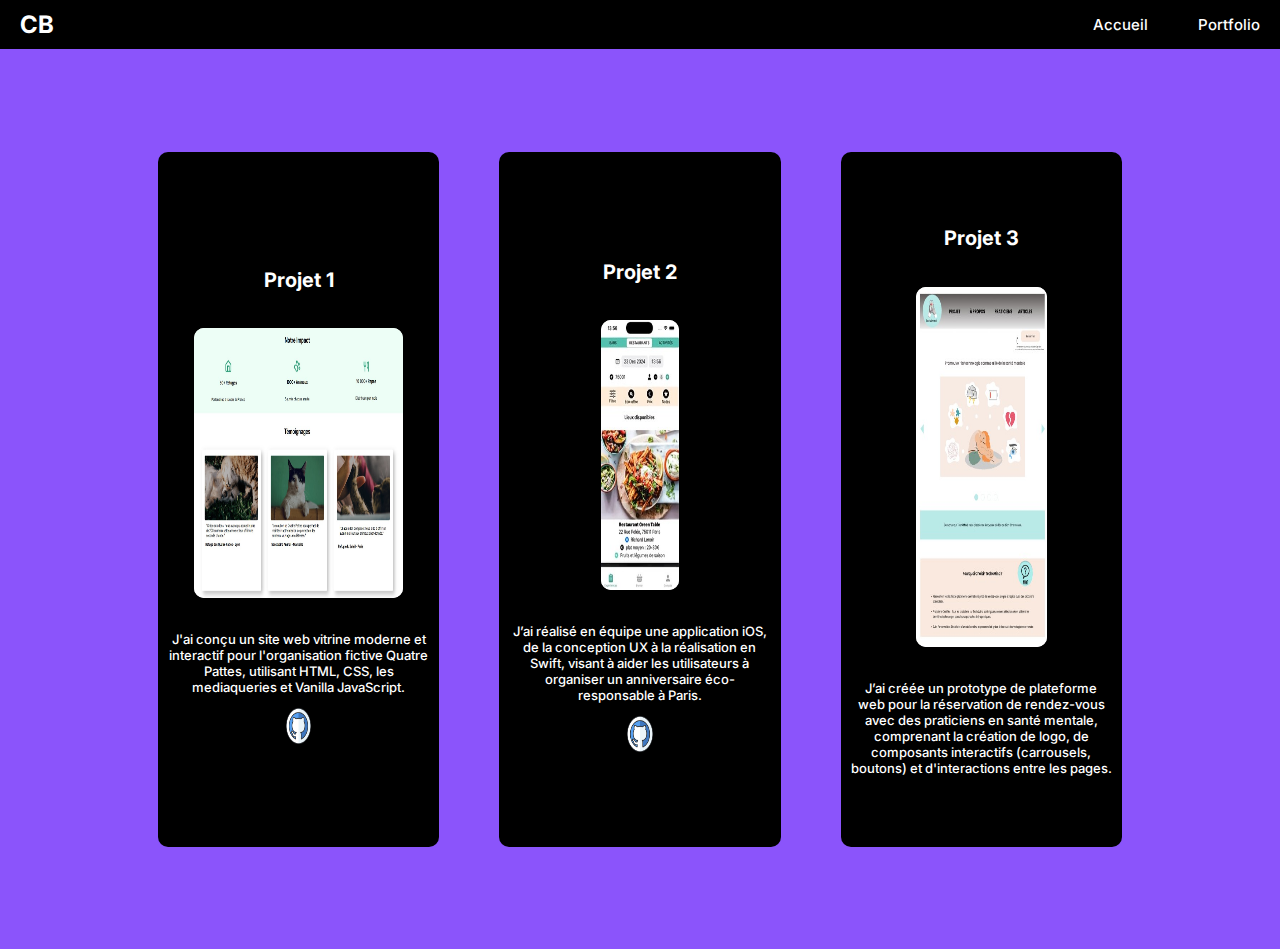
==== portfolio.html @ bb3365d5 "portfolio files" ====
<!DOCTYPE html>
<html lang="fr">
<head>
    <meta charset="UTF-8">
    <meta name="viewport" content="width=device-width, initial-scale=1.0">
    <title>Portfolio de Cassandra Bazille</title>
    <link rel="stylesheet" href="style.css">
    <link rel="preconnect" href="https://fonts.googleapis.com">
    <link rel="preconnect" href="https://fonts.gstatic.com" crossorigin>
    <link href="https://fonts.googleapis.com/css2?family=Inter:ital,opsz,wght@0,14..32,100..900;1,14..32,100..900&family=Montserrat:ital,wght@0,100..900;1,100..900&family=Roboto:ital,wght@0,100..900;1,100..900&display=swap" rel="stylesheet">
</head>
</head>
<body id="pflio">
    <header>
        <div class="logo">CB</div>
        <nav>
            <ul>
                <li><a href="index.html#S1">Accueil</a></li>
                <li><a href="portfolio.html#sectionprofile">Portfolio</a></li>
            </ul>
        </nav>
    </header>
    <main>
    <div class="content">
        <section id="portfolio" class="profile">
            <div class="rowbox">
                <div class="column1">
                <h2>Projet 1</h2>
                <div class="shape-rectangle large project-1">   
                    <a href="https://cassandrabazille.github.io/Quatrepattes/" target="_blank">   
                        <img src="Images/Quattrepattes.jpg" alt="Projet 1" />
                </a>
            </div>
            <p>J'ai conçu un site web vitrine moderne et interactif pour l'organisation fictive Quatre Pattes, utilisant HTML, CSS, les mediaqueries et Vanilla JavaScript.</p>
            <div class="github">
                <a href="https://github.com/cassandrabazille/Quatrepattes.git">
                <img src="Images/github.png" alt="github logo" />
            </a>
            </div>
            </div>
            <div class="column2">
                <h2>Projet 2</h2>
                <div class="shape-rectangle small project-2">
                    <a href="https://drive.google.com/file/d/1ej9GkWPInQqAFW0JfixnlDbMSxVfyc8p/view?usp=drive_link" target="_blank">   
                        <img src="Images/projet2.jpg" alt="Projet 2" />
                    </a>
                </div>
                <p>J’ai réalisé en équipe une application iOS, de la conception UX à la réalisation en Swift, visant à aider les utilisateurs à organiser un anniversaire éco-responsable à Paris.</p>
                <div class="github">
                <a href="https://github.com/cassandrabazille/EcoEvent.git">
                <img src="Images/github.png" alt="github logo" />
            </a>
            </div>
            </div>
            <div class="column3">
                <h2>Projet 3</h2>
                <div class="shape-rectangle medium project-3">
                    <a href="https://www.figma.com/proto/0f9hBP1Id4JxWI8TIZDZfH/Prototype-Sant%C3%A9-mentale?node-id=1-257&t=51MGRqnNGfZhaRjn-1&scaling=scale-down-width&content-scaling=fixed" target="_blank">   
                        <img src="Images/projet3.jpg" alt="Projet 3" />
                    </a>
                </div>
                <p>J’ai créée un prototype de plateforme web pour la réservation de rendez-vous avec des praticiens en santé mentale, comprenant la création de logo, de composants interactifs (carrousels, boutons) et d'interactions entre les pages.</p>
            </div>
            </div>
        </section>
    </div>
</body>

</html>
---- style.css ----
body {
    font-family: Arial, sans-serif;
    margin: 0;
    padding: 0;
    background-color: #8b54fb;
    font-family: "Inter", serif;
    font-optical-sizing: auto;
    font-weight: 500;
  
}

html {
    font-size: 62.5%;
}

header {
    display: flex;
    justify-content: space-between;
    align-items: center;
    padding: 10px 20px;
    background-color: #000;
    color: #fff;
}

.logo {
    font-size: 24px;
    font-weight: bold;
}

nav ul {
    list-style: none;
    display: flex;
    gap: 5rem;
    margin: 0;
    padding: 0;
}

nav a {
    color: #fff;
    text-decoration: none;
}



.intro {
    display: flex;
    justify-content: center; /* Centrer le contenu horizontalement */
    align-items: center;
    padding: 50px;
}

.intro-text {
    max-width: 50%;
   
}

.intro-text h1 {
    font-size: 48px;
    margin: 0;
}

.intro-text p {
    font-size: 1.8rem;
    margin: 10px 0;
}

.buttons {
    display: flex;
    gap: 20px;
}

button {
    padding: 10px 20px;
    font-size: 16px;
    border: none;
    cursor: pointer;
    background-color: #000;
    color: #fff;
    border-radius: 5px;
    box-shadow: 2px 2px 5px rgba(255, 255, 255, 0.6);
    margin-top: 2rem;
}

button:hover {
    background-color: #333;
}
.intro-image {
    display: flex;
    justify-content: center; /* Centrer l'image horizontalement */
    flex: 1; /* Prendre tout l'espace restant */
    position: relative;
    overflow: hidden;

}

.intro-image img {
    width: 30vw;
    height: auto;
    border-radius: 10px;
    box-shadow: 2px 2px 5px rgba(0, 0, 0, 0.6);
    display: block;
    transition: transform 0.5s ease-in-out;
}

.speech-bubble {
    position: absolute;
    bottom: 10px;
    left: 50%;
    transform: translateX(-50%);
    width: 50%;
    height: 5%;
    padding: 10px;
    background-color: black;
    color: white;
    font-size: 1.5rem;
    border: 1px solid #ccc;
    border-radius: 10px;
    box-shadow: 2px 2px 5px rgba(0, 0, 0, 0.3);
    opacity: 0;
    transition: opacity 0.5s ease-in-out;
    text-align: center;
    pointer-events: none; 
}

.social-media {
    position: fixed;
    right: 20px;
    top: 50%;

}


.github img {
    width: 2vw;
    height: 4vh
}


.project-1 img, .project-2 img, .project-3 img {
  width: 100%;
  height: 100%
}



.rowbox {
    display: flex;
    flex-direction: row;
    justify-content: space-evenly; /* Distribue l'espace uniformément entre les éléments */
    align-items: center; /* Centre verticalement les éléments */
    width: 80%;
    margin: auto;
    height: 100vh; /* Ajuste la hauteur de la rowbox pour centrer verticalement */
}

.shape-rectangle {
    background-color: white; /* Tomato */
    width: 50%; 
    height: 40vh; /* Height as a percentage of the viewport height */
    margin: 20px;
    box-sizing: border-box; /* Include padding and border in the element's total width and height */
    overflow: hidden; /* Ensure content is contained within the element */
    box-shadow: 2px 2px 5px rgba(0, 0, 0, 0.6);
    border-radius: 1rem;
}

.column1, .column2, .column3 {
    display: flex;
    flex-direction: column;
    text-align: center;
    align-items: center; /* Centre les éléments de chaque colonne */
    justify-content: center; /* Centre verticalement les éléments de chaque colonne */
    width: 30%;
    height: 75vh;
    background-color: black;
    color: white;
    font-size: 1.3rem;
    margin: 3rem;
    padding : 1rem;
    border-radius: 1rem;
}

.shape-rectangle.small {
    width: 30%;
    height: 30vh;
}

.shape-rectangle.medium {
    width: 50%;
    height: 40vh;
}

.shape-rectangle.large {
    width: 80%;
    height: 30vh;

}
footer {
    position: fixed; /* Fixe le footer en bas de la page */
    bottom: 0; /* Place le footer à la position la plus basse possible */
    width: 100%; /* Prend toute la largeur de la page */
    height: 5vh; /* Hauteur du footer */
    background-color: black;
    color: white;
    display: flex; /* Utilise flexbox pour centrer le contenu */
    justify-content: center; /* Centre horizontalement le contenu */
    align-items: center; /* Centre verticalement le contenu */
    box-shadow: 0 -2px 5px rgba(0, 0, 0, 0.6); /* Ajoute une ombre au-dessus du footer */
}

.linkedinbutton {
    display: flex;
    align-items: center;
    justify-content: center;
    padding: 10px; /* Vous pouvez ajuster le padding selon vos besoins */
    background-color: #0073b1; /* Vous pouvez ajuster la couleur de fond */
    border: none;
    border-radius: 5px; /* Ajoutez un peu de bord arrondi si vous le souhaitez */
}

.linkedinbutton a {
    display: flex;
    align-items: center;
    justify-content: center;
    text-decoration: none; 
    color: white;
}

.linkedinrow img {
    width: 20%;
    height: 10%;
    margin-left: 1rem
}

.linkedinrow {
    display: flex;
    flex-direction: row;
    align-items: center;
    justify-content: center;
}


.contactbutton a, .linkedinbutton a {
    text-decoration: none; 
    color: white;
}


.indexrow {
    display: flex;
    flex-direction: row;
}

li {
    font-size: 1.5rem
}

h2 {
    font-size: 2.0rem
}
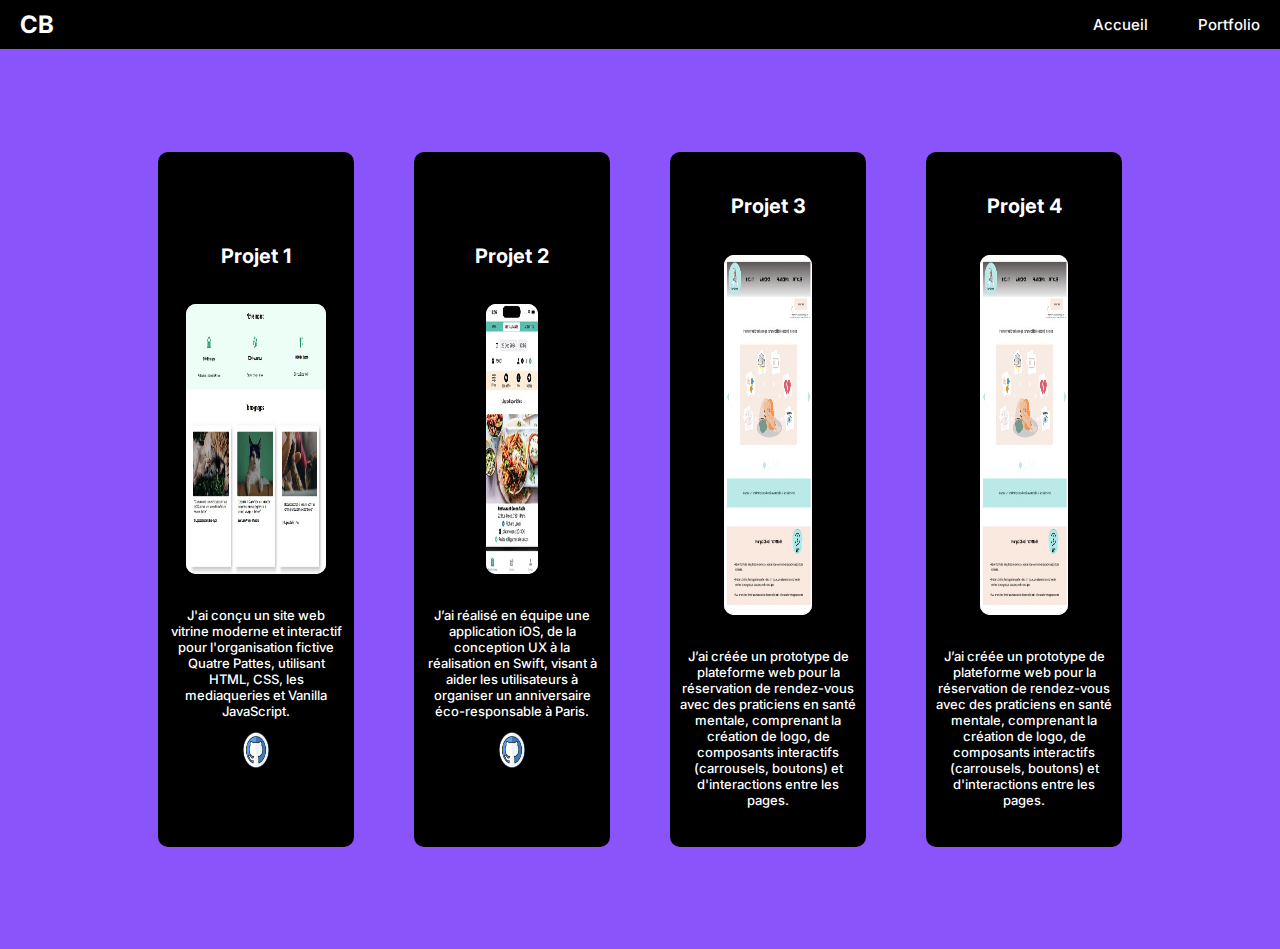
==== commit e41829b4: "maquette" ====
--- a/portfolio.html
+++ b/portfolio.html
@@ -33,7 +33,7 @@
             </div>
             <p>J'ai conçu un site web vitrine moderne et interactif pour l'organisation fictive Quatre Pattes, utilisant HTML, CSS, les mediaqueries et Vanilla JavaScript.</p>
             <div class="github">
-                <a href="https://github.com/cassandrabazille/Quatrepattes.git">
+                <a href="https://github.com/cassandrabazille/Quatrepattes.git" target="_blank">
                 <img src="Images/github.png" alt="github logo" />
             </a>
             </div>
@@ -47,7 +47,7 @@
                 </div>
                 <p>J’ai réalisé en équipe une application iOS, de la conception UX à la réalisation en Swift, visant à aider les utilisateurs à organiser un anniversaire éco-responsable à Paris.</p>
                 <div class="github">
-                <a href="https://github.com/cassandrabazille/EcoEvent.git">
+                <a href="https://github.com/cassandrabazille/EcoEvent.git" target="_blank">
                 <img src="Images/github.png" alt="github logo" />
             </a>
             </div>
@@ -55,9 +55,23 @@
             <div class="column3">
                 <h2>Projet 3</h2>
                 <div class="shape-rectangle medium project-3">
-                    <a href="https://www.figma.com/proto/0f9hBP1Id4JxWI8TIZDZfH/Prototype-Sant%C3%A9-mentale?node-id=1-257&t=51MGRqnNGfZhaRjn-1&scaling=scale-down-width&content-scaling=fixed" target="_blank">   
+                    <a href="https://www.figma.com/proto/0f9hBP1Id4JxWI8TIZDZfH/Prototype-Sant%C3%A9-mentale?node-id=22-173&t=mQrJb841QGr0Rue3-1&scaling=scale-down-width&content-scaling=fixed" target="_blank">   
                         <img src="Images/projet3.jpg" alt="Projet 3" />
                     </a>
+                </div>
+                <p>J’ai créée un prototype de plateforme web pour la réservation de rendez-vous avec des praticiens en santé mentale, comprenant la création de logo, de composants interactifs (carrousels, boutons) et d'interactions entre les pages.</p>
+            </div>
+            <div class="column3">
+                <h2>Projet 4</h2>
+                <div class="shape-rectangle medium project-3">
+                    <a href="https://www.figma.com/proto/0f9hBP1Id4JxWI8TIZDZfH/Prototype-Sant%C3%A9-mentale?node-id=22-173&t=mQrJb841QGr0Rue3-1&scaling=scale-down-width&content-scaling=fixed" target="_blank">   
+                        <img src="Images/projet3.jpg" alt="Projet 3" />
+                    </a>
+                    <div class="github">
+                        <a href="https://github.com/cassandrabazille/EcoEvent.git" target="_blank">
+                        <img src="Images/github.png" alt="github logo" />
+                    </a>
+                    </div>
                 </div>
                 <p>J’ai créée un prototype de plateforme web pour la réservation de rendez-vous avec des praticiens en santé mentale, comprenant la création de logo, de composants interactifs (carrousels, boutons) et d'interactions entre les pages.</p>
             </div>
--- a/style.css
+++ b/style.css
@@ -50,8 +50,8 @@
 }
 
 .intro-text {
-    max-width: 50%;
-   
+    max-width: auto;
+    margin: 5rem
 }
 
 .intro-text h1 {
@@ -93,34 +93,32 @@
 
 }
 
+@keyframes pixelate {
+    0% {
+        filter: none;
+    }
+    100% {
+        filter: pixelate(10);
+    }
+}
+
 .intro-image img {
-    width: 30vw;
-    height: auto;
+    width: auto;
+    height: 60vh;
     border-radius: 10px;
     box-shadow: 2px 2px 5px rgba(0, 0, 0, 0.6);
     display: block;
     transition: transform 0.5s ease-in-out;
-}
-
-.speech-bubble {
-    position: absolute;
-    bottom: 10px;
-    left: 50%;
-    transform: translateX(-50%);
-    width: 50%;
-    height: 5%;
-    padding: 10px;
-    background-color: black;
-    color: white;
-    font-size: 1.5rem;
-    border: 1px solid #ccc;
-    border-radius: 10px;
-    box-shadow: 2px 2px 5px rgba(0, 0, 0, 0.3);
-    opacity: 0;
-    transition: opacity 0.5s ease-in-out;
-    text-align: center;
-    pointer-events: none; 
-}
+    margin: 5rem;
+  
+  
+}
+
+.intro-image img .pixelate {
+    image-rendering: pixelated;
+    transform: scale(1.5);
+}
+
 
 .social-media {
     position: fixed;
@@ -155,7 +153,6 @@
 
 .shape-rectangle {
     background-color: white; /* Tomato */
-    width: 50%; 
     height: 40vh; /* Height as a percentage of the viewport height */
     margin: 20px;
     box-sizing: border-box; /* Include padding and border in the element's total width and height */
@@ -259,3 +256,46 @@
     font-size: 2.0rem
 }
 
+@media (max-width: 768px) {
+    
+    .intro {
+        display: flex;
+        flex-direction: column;
+       
+    }
+    .intro-text {
+        width: 100%;
+        
+    }
+
+    .intro-image img {
+        max-width: 70%;
+        margin: 0;
+    }
+
+    .rowbox {
+        height: auto;
+        display: flex;
+        flex-direction: column;
+    }
+    .column1, .column2, .column3 {
+        width: 100%;
+    }
+    
+    .github img {
+        width: 100%
+    }
+    
+    .buttons {
+        display: flex;
+        flex-direction: column;
+        gap: 0
+    }
+
+    .linkedinbutton, .contactbutton {
+        height: 6vh
+    }
+
+   
+
+}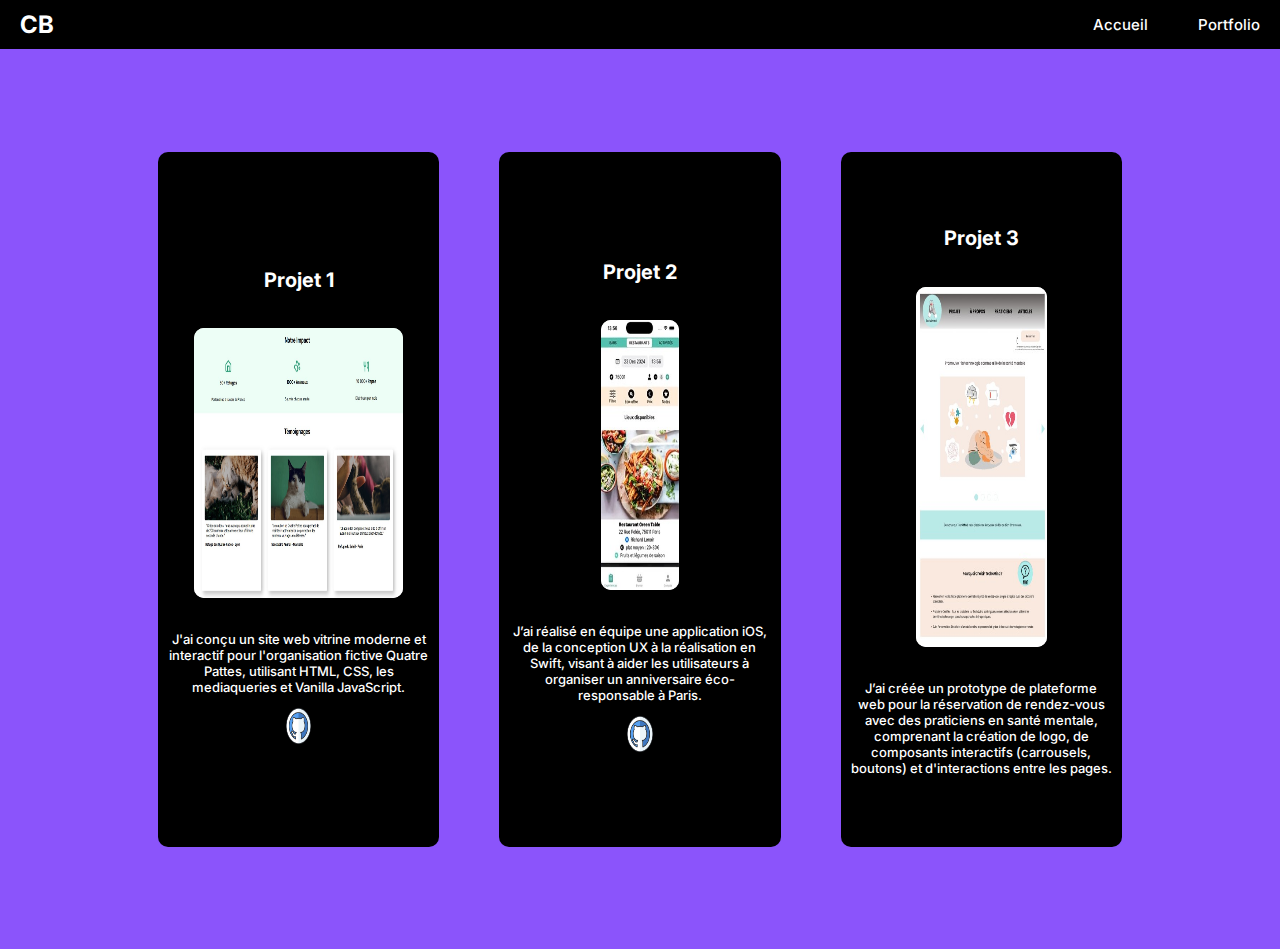
==== commit dd0183ae: "remove projet 4" ====
--- a/portfolio.html
+++ b/portfolio.html
@@ -61,21 +61,6 @@
                 </div>
                 <p>J’ai créée un prototype de plateforme web pour la réservation de rendez-vous avec des praticiens en santé mentale, comprenant la création de logo, de composants interactifs (carrousels, boutons) et d'interactions entre les pages.</p>
             </div>
-            <div class="column3">
-                <h2>Projet 4</h2>
-                <div class="shape-rectangle medium project-3">
-                    <a href="https://www.figma.com/proto/0f9hBP1Id4JxWI8TIZDZfH/Prototype-Sant%C3%A9-mentale?node-id=22-173&t=mQrJb841QGr0Rue3-1&scaling=scale-down-width&content-scaling=fixed" target="_blank">   
-                        <img src="Images/projet3.jpg" alt="Projet 3" />
-                    </a>
-                    <div class="github">
-                        <a href="https://github.com/cassandrabazille/EcoEvent.git" target="_blank">
-                        <img src="Images/github.png" alt="github logo" />
-                    </a>
-                    </div>
-                </div>
-                <p>J’ai créée un prototype de plateforme web pour la réservation de rendez-vous avec des praticiens en santé mentale, comprenant la création de logo, de composants interactifs (carrousels, boutons) et d'interactions entre les pages.</p>
-            </div>
-            </div>
         </section>
     </div>
 </body>
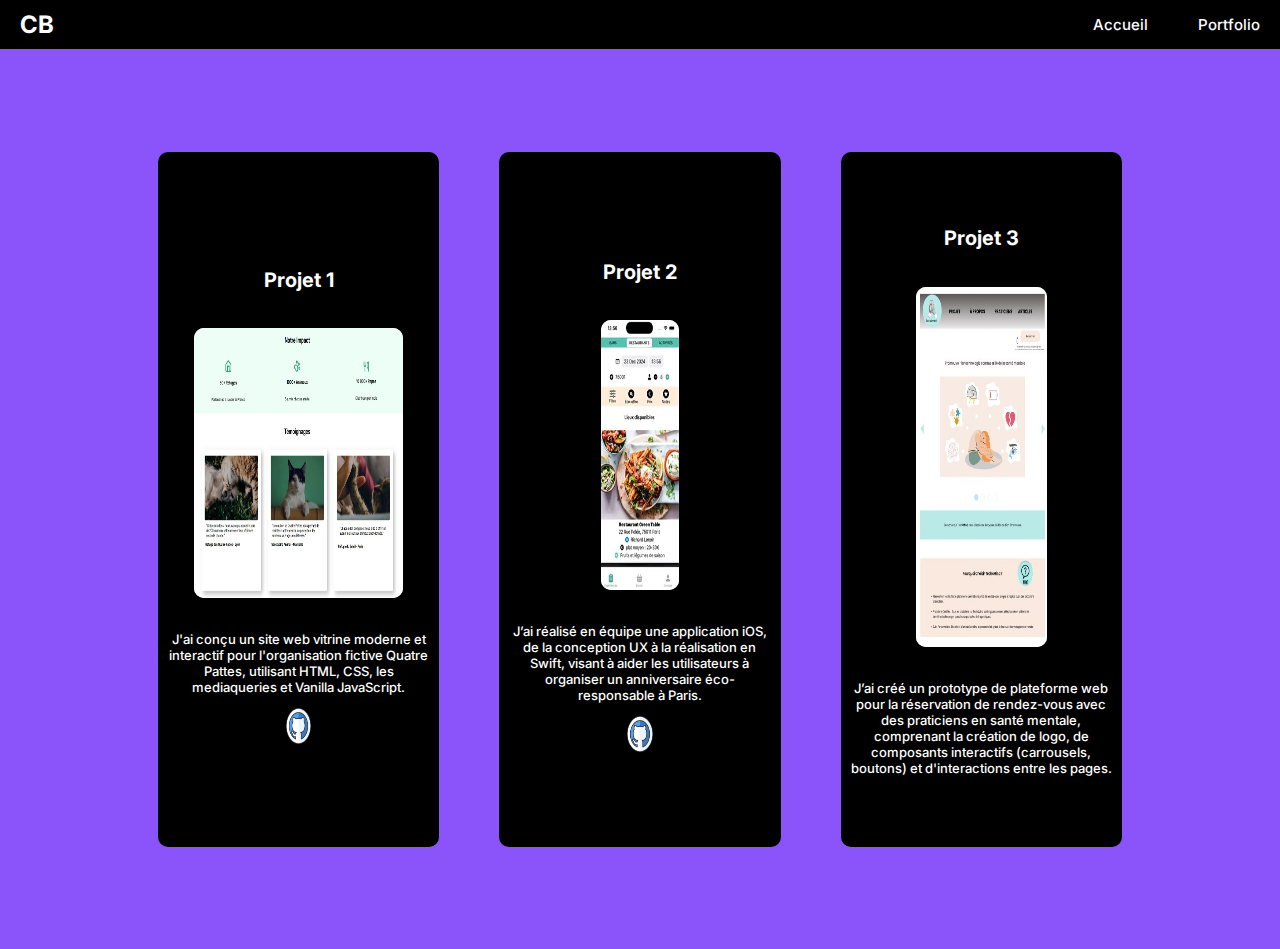
==== commit 9caba225: "check and update" ====
--- a/portfolio.html
+++ b/portfolio.html
@@ -59,11 +59,10 @@
                         <img src="Images/projet3.jpg" alt="Projet 3" />
                     </a>
                 </div>
-                <p>J’ai créée un prototype de plateforme web pour la réservation de rendez-vous avec des praticiens en santé mentale, comprenant la création de logo, de composants interactifs (carrousels, boutons) et d'interactions entre les pages.</p>
+                <p>J’ai créé un prototype de plateforme web pour la réservation de rendez-vous avec des praticiens en santé mentale, comprenant la création de logo, de composants interactifs (carrousels, boutons) et d'interactions entre les pages.</p>
             </div>
         </section>
     </div>
 </body>
 
-</html>
-
+</html>--- a/style.css
+++ b/style.css
@@ -269,8 +269,12 @@
     }
 
     .intro-image img {
-        max-width: 70%;
-        margin: 0;
+        display: flex;
+        justify-content: center;
+        width:100%;
+        max-height: 30vh;
+        margin-bottom: 0;
+
     }
 
     .rowbox {
@@ -283,7 +287,7 @@
     }
     
     .github img {
-        width: 100%
+        width: auto;
     }
     
     .buttons {
